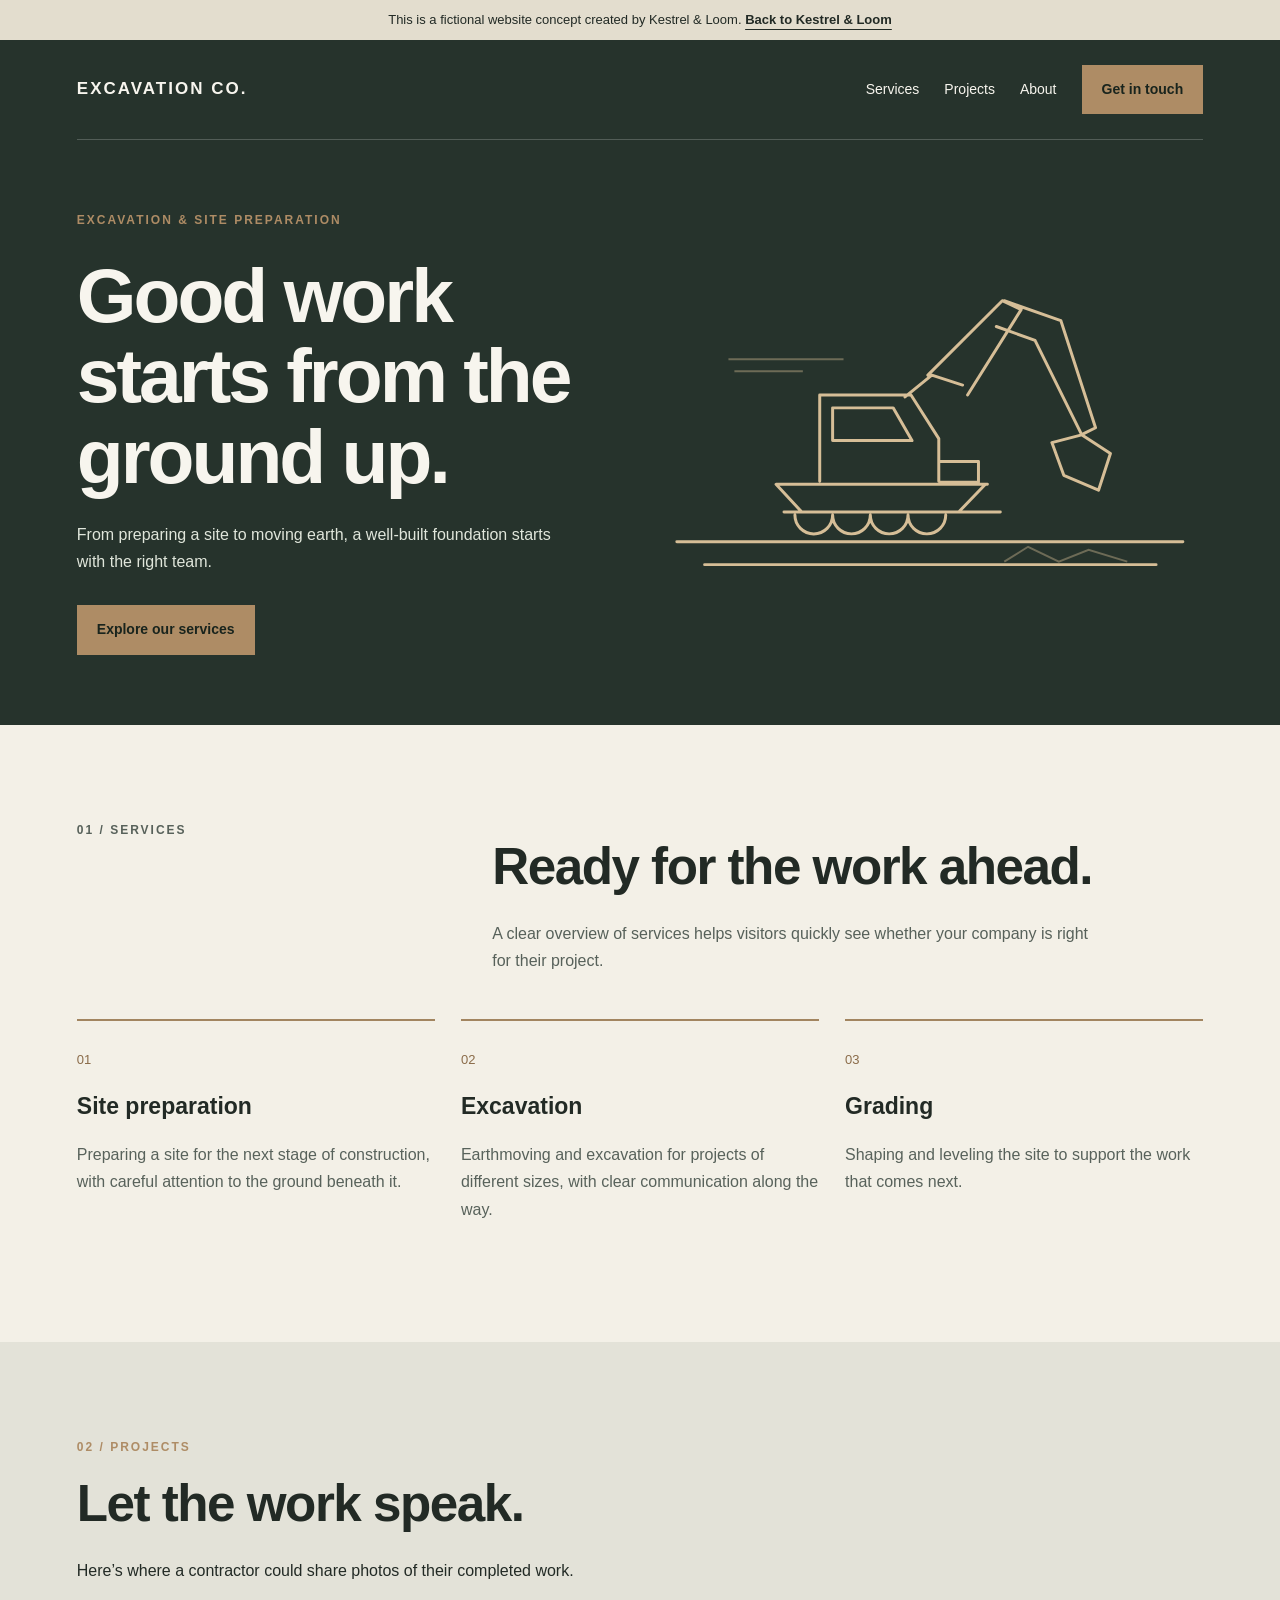
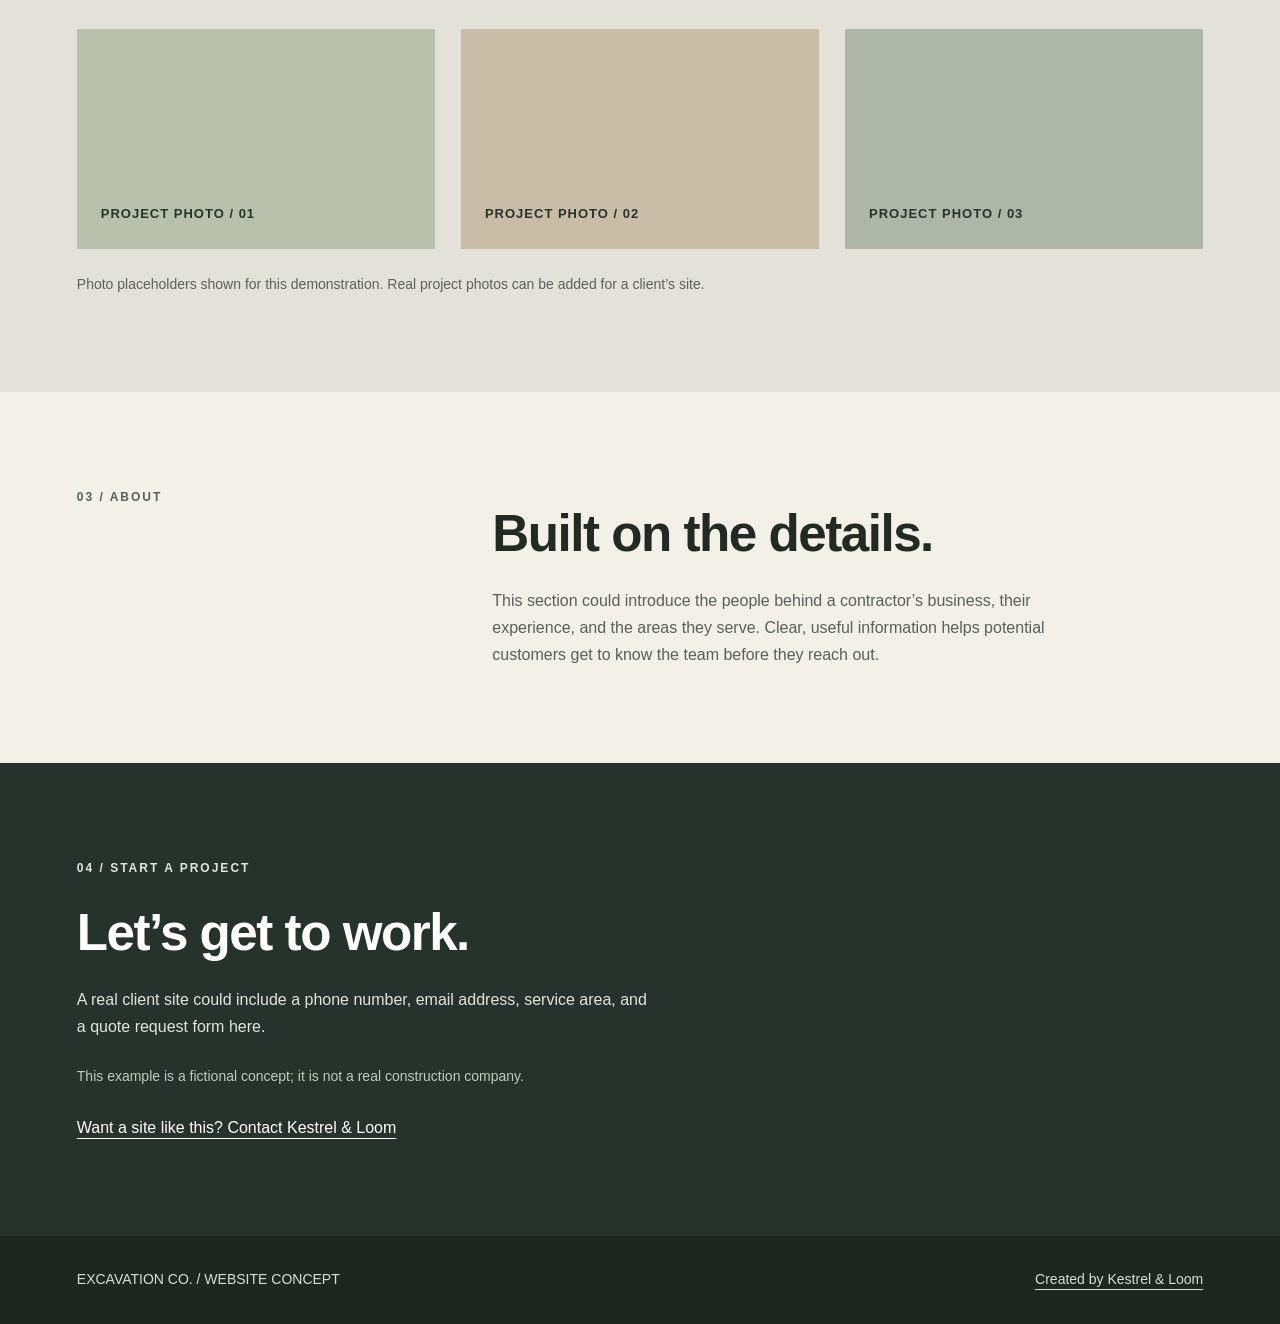
==== excavation-demo.html @ 400a3400 "Add files via upload" ====
<!doctype html><html lang="en"><head><meta charset="utf-8"><meta name="viewport" content="width=device-width, initial-scale=1"><meta name="description" content="A fictional excavation company website concept by Kestrel & Loom."><title>Excavation Company — Website Concept | Kestrel &amp; Loom</title><style>
:root{--ink:#222a25;--cream:#f3f0e7;--earth:#ae8c65;--muted:#aeb8a9}*{box-sizing:border-box}html{scroll-behavior:smooth}body{margin:0;color:var(--ink);background:var(--cream);font:16px/1.7 Arial,sans-serif}a{color:inherit;text-underline-offset:5px}a:focus-visible{outline:3px solid var(--earth);outline-offset:5px}.wrap{width:min(1200px,88%);margin:auto}.notice{background:#e3ddce;text-align:center;padding:10px 6%;font-size:13px;line-height:1.5}.notice a{font-weight:bold}.hero{background:#26332c;color:#f7f5ee}.nav{display:flex;align-items:center;justify-content:space-between;padding:25px 0;gap:20px;border-bottom:1px solid #ffffff34}.brand{font-size:17px;letter-spacing:2px;font-weight:bold;text-decoration:none}.navlinks{display:flex;gap:25px;align-items:center;font-size:14px}.navlinks a{text-decoration:none}.top-btn,.btn{display:inline-block;padding:13px 20px;background:var(--earth);color:#19241d;text-decoration:none;font-size:14px;font-weight:bold}.hero-content{display:grid;grid-template-columns:1fr 1fr;gap:35px;align-items:center;min-height:530px;padding:70px 0}.eyebrow{text-transform:uppercase;letter-spacing:2px;font-size:12px;font-weight:bold;color:var(--earth)}h1,h2,h3,p{margin:0}h1{font:700 clamp(48px,6vw,80px)/1.05 Arial,sans-serif;letter-spacing:-3px;margin:24px 0}h2{font:700 clamp(34px,4vw,54px)/1.13 Arial,sans-serif;letter-spacing:-1.5px;margin:18px 0 24px}.hero p:not(.eyebrow){color:#e0e6db;max-width:480px;margin-bottom:30px}.machine{width:100%;max-height:440px;color:#d6be97}.machine svg{width:100%;height:auto;display:block}.section{padding:95px 0}.intro{display:grid;grid-template-columns:1fr 2fr;gap:60px}.intro p{max-width:600px;color:#57615a}.grid{display:grid;grid-template-columns:repeat(3,1fr);gap:26px;margin-top:45px}.card{border-top:2px solid #a28560;padding:24px 0}.card span{color:#8a6b49;font-size:13px}.card h3{font-size:23px;margin:15px 0}.card p{color:#58625b}.projects{background:#e3e2d8}.project{min-height:220px;background:#b9c1ad;display:flex;align-items:flex-end;padding:24px;color:#25352a}.project:nth-child(2){background:#c9bda8}.project:nth-child(3){background:#aeb6a8}.project div{font-size:13px;letter-spacing:1px;text-transform:uppercase;font-weight:bold}.project-caption{margin-top:24px;color:#58625b;font-size:14px}.contact{background:#26332c;color:#fff}.contact p{max-width:580px;color:#e0e6db;margin:0 0 25px}.contact .notice-small{font-size:14px;color:#c1cabd}.contact-link{display:inline-block;color:#fff}.footer{background:#1c2721;color:#d6dfd3;padding:32px 0;font-size:14px}.footer .wrap{display:flex;justify-content:space-between;gap:20px;flex-wrap:wrap}@media(max-width:700px){.navlinks a:not(.top-btn){display:none}.navlinks .top-btn{font-size:12px;padding:10px}.brand{font-size:14px}.hero-content,.intro{grid-template-columns:1fr;gap:20px}.hero-content{padding:60px 0;min-height:0}.machine{max-height:300px}.machine svg{max-height:300px}.grid{grid-template-columns:1fr;gap:8px}.section{padding:65px 0}.project{min-height:170px}h1{letter-spacing:-2px}.intro{gap:12px}}@media(prefers-reduced-motion:reduce){html{scroll-behavior:auto}}
</style></head><body><div class="notice">This is a fictional website concept created by Kestrel &amp; Loom. <a href="index.html">Back to Kestrel &amp; Loom</a></div><header class="hero"><div class="wrap"><div class="nav"><a class="brand" href="#top">EXCAVATION CO.</a><nav class="navlinks" aria-label="Demo navigation"><a href="#services">Services</a><a href="#projects">Projects</a><a href="#about">About</a><a class="top-btn" href="#contact">Get in touch</a></nav></div><div class="hero-content" id="top"><div><p class="eyebrow">Excavation &amp; site preparation</p><h1>Good work starts from the ground up.</h1><p>From preparing a site to moving earth, a well-built foundation starts with the right team.</p><a class="btn" href="#services">Explore our services</a></div><div class="machine" role="img" aria-label="Line illustration of an excavator"><svg viewBox="0 0 550 340" fill="none" xmlns="http://www.w3.org/2000/svg"><path d="M20 280h510M48 303h455M128 250h218M145 249l-25-27h211l-26 27M124 222h209M164 219v-87h92l28 44v43M177 145h61l19 33h-80v-33ZM285 199h39v21h-39M250 134l27-22 31 10M273 112l75-75 19 9-54 86M350 37l57 20 35 108-14 7-47-95-39-14M428 172l29 19-12 37-35-15-12-33 31-8ZM139 253a19 19 0 1 0 38 0m0 0a19 19 0 1 0 38 0m0 0a19 19 0 1 0 38 0m0 0a19 19 0 1 0 38 0" stroke="currentColor" stroke-width="3" stroke-linecap="round" stroke-linejoin="round"/><path d="M72 96h116M78 108h69M350 300l24-15 31 15 30-12 39 12" stroke="currentColor" stroke-opacity=".4" stroke-width="2"/></svg></div></div></div></header><main><section class="section wrap" id="services"><div class="intro"><p class="eyebrow">01 / Services</p><div><h2>Ready for the work ahead.</h2><p>A clear overview of services helps visitors quickly see whether your company is right for their project.</p></div></div><div class="grid"><article class="card"><span>01</span><h3>Site preparation</h3><p>Preparing a site for the next stage of construction, with careful attention to the ground beneath it.</p></article><article class="card"><span>02</span><h3>Excavation</h3><p>Earthmoving and excavation for projects of different sizes, with clear communication along the way.</p></article><article class="card"><span>03</span><h3>Grading</h3><p>Shaping and leveling the site to support the work that comes next.</p></article></div></section><section class="section projects" id="projects"><div class="wrap"><p class="eyebrow">02 / Projects</p><h2>Let the work speak.</h2><p>Here’s where a contractor could share photos of their completed work.</p><div class="grid"><div class="project"><div>Project photo / 01</div></div><div class="project"><div>Project photo / 02</div></div><div class="project"><div>Project photo / 03</div></div></div><p class="project-caption">Photo placeholders shown for this demonstration. Real project photos can be added for a client’s site.</p></div></section><section class="section wrap" id="about"><div class="intro"><p class="eyebrow">03 / About</p><div><h2>Built on the details.</h2><p>This section could introduce the people behind a contractor’s business, their experience, and the areas they serve. Clear, useful information helps potential customers get to know the team before they reach out.</p></div></div></section><section class="section contact" id="contact"><div class="wrap"><p class="eyebrow">04 / Start a project</p><h2>Let’s get to work.</h2><p>A real client site could include a phone number, email address, service area, and a quote request form here.</p><p class="notice-small">This example is a fictional concept; it is not a real construction company.</p><a class="contact-link" href="index.html#contact">Want a site like this? Contact Kestrel &amp; Loom</a></div></section></main><footer class="footer"><div class="wrap"><span>EXCAVATION CO. / WEBSITE CONCEPT</span><a href="index.html">Created by Kestrel &amp; Loom</a></div></footer></body></html>
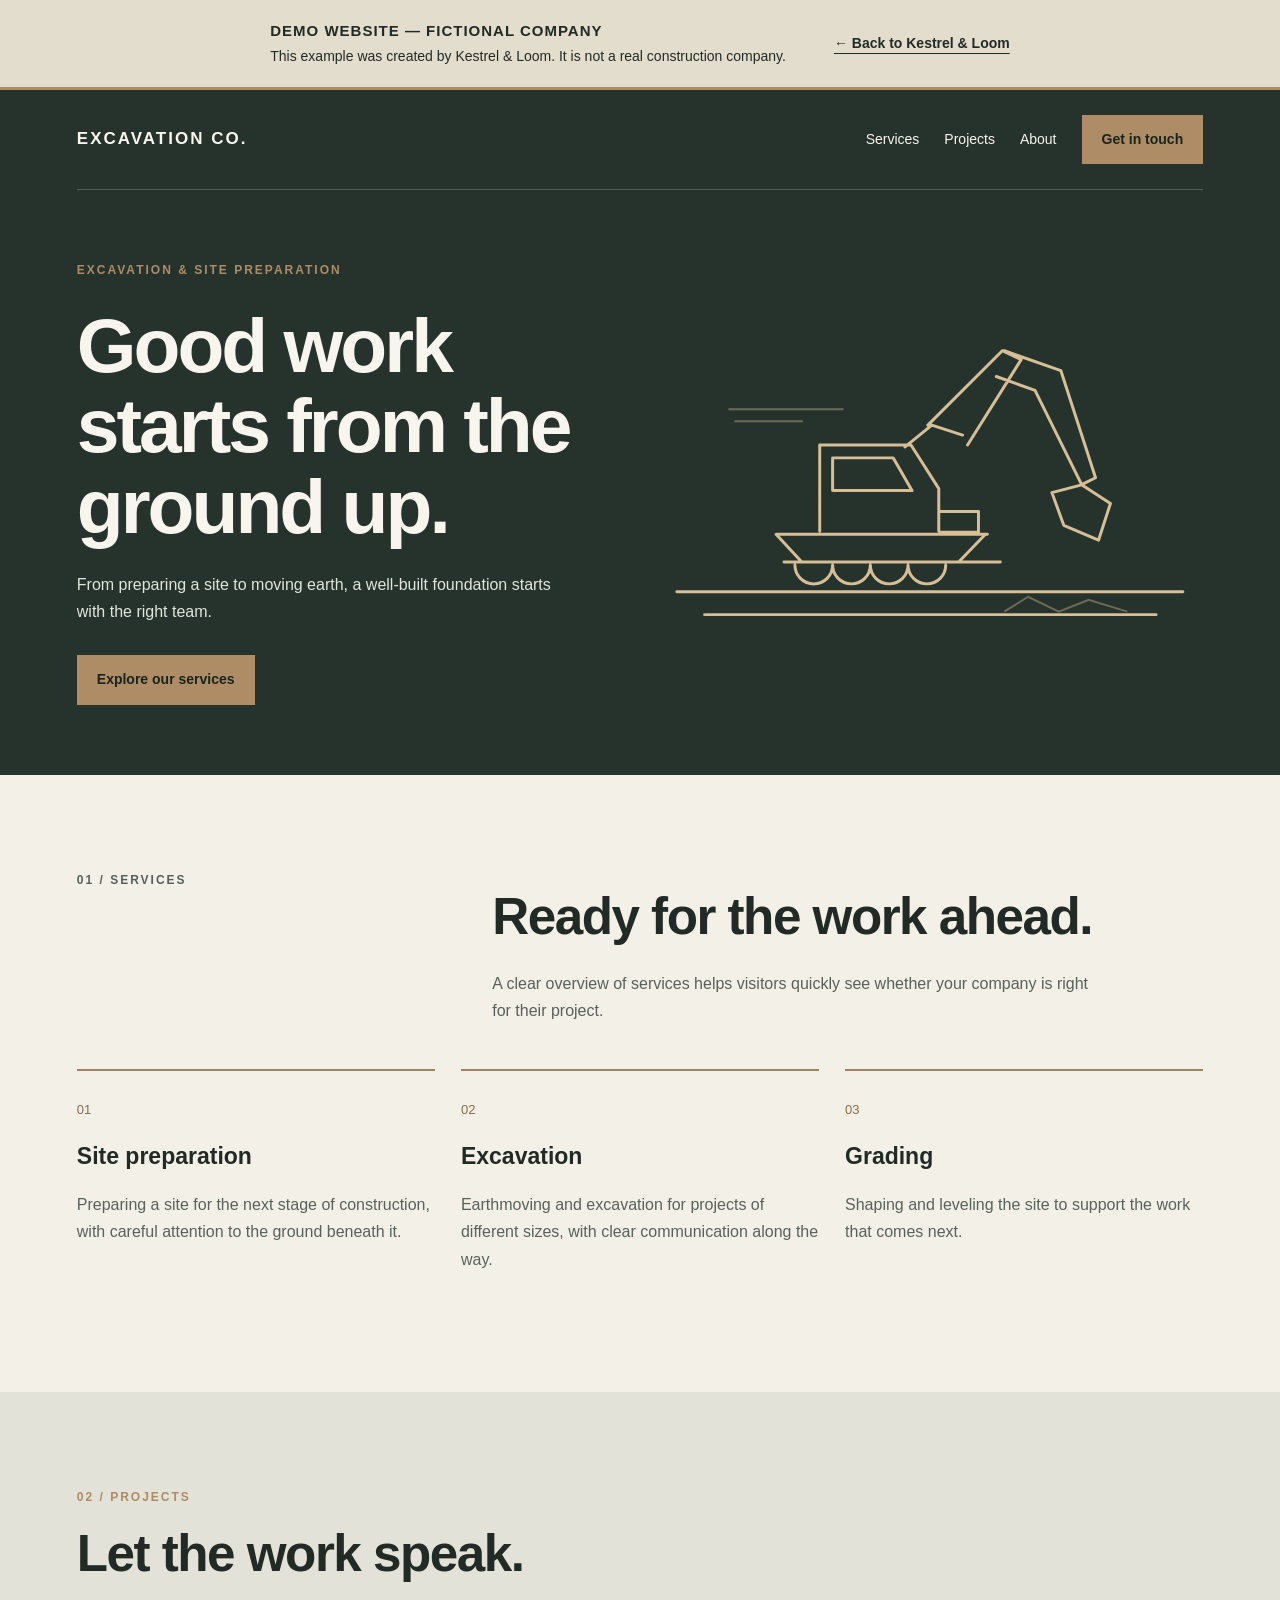
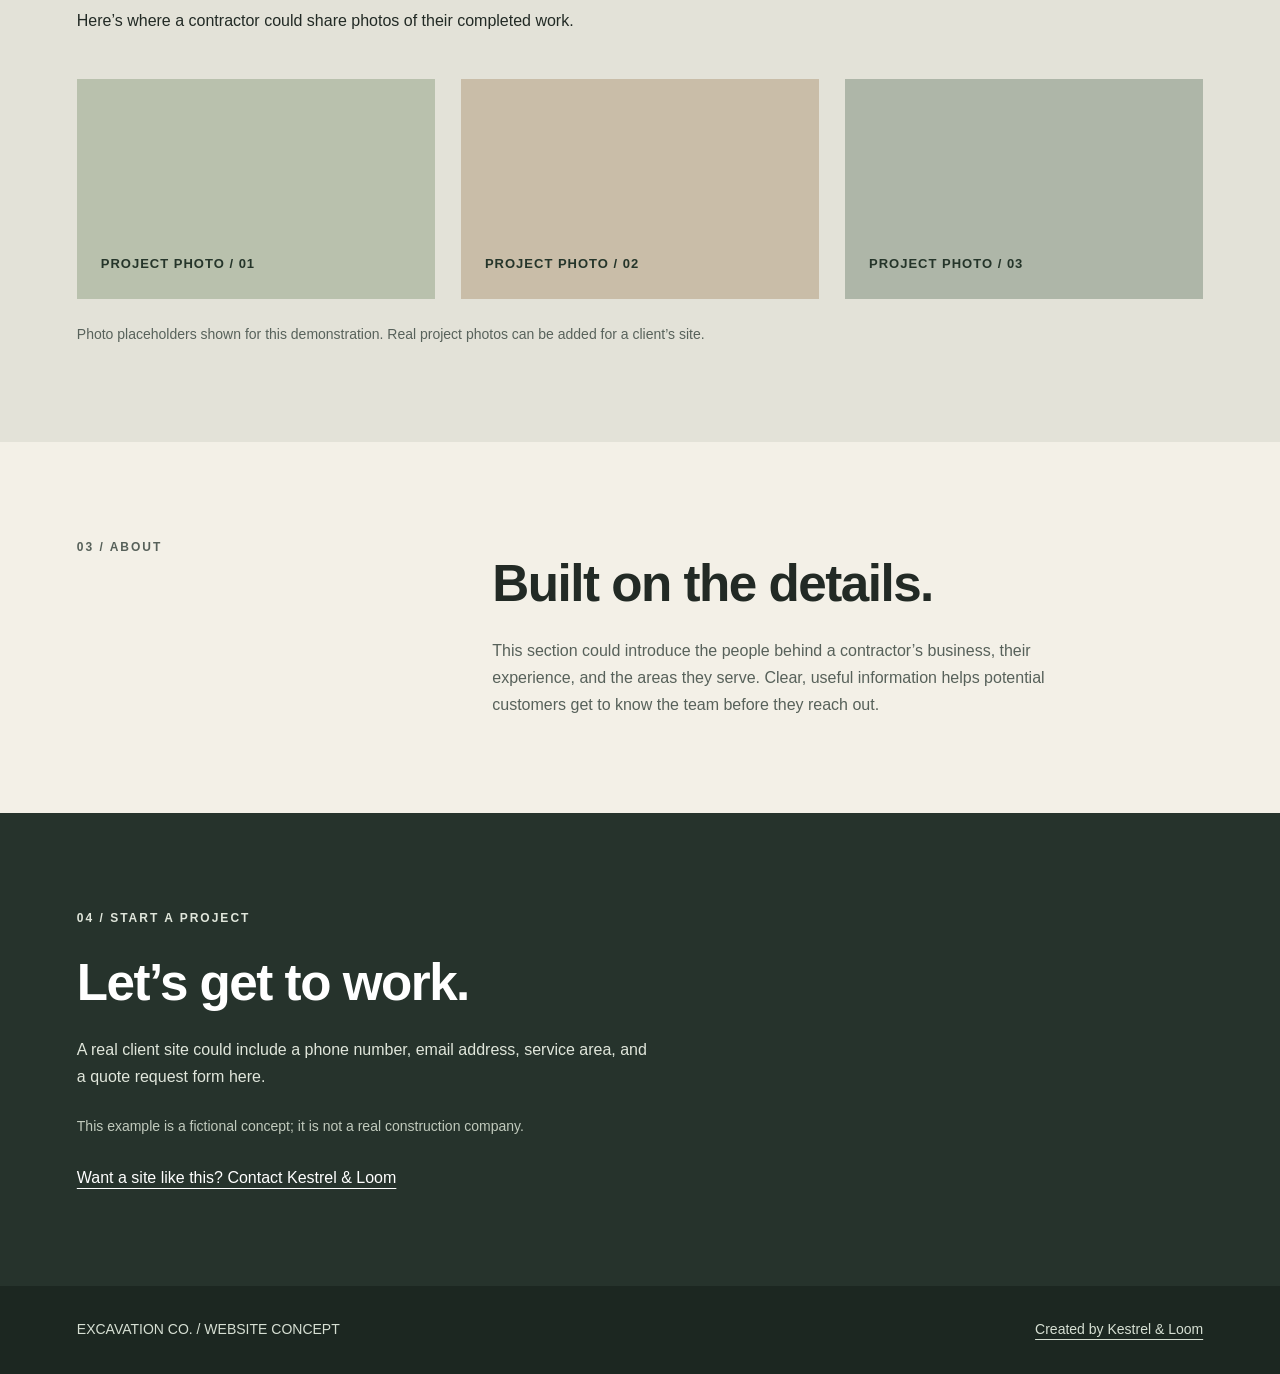
==== commit b5679ddb: "Rename excavation-demo (1).html to excavation-demo.html" ====
--- a/excavation-demo.html
+++ b/excavation-demo.html
@@ -1,3 +1,5 @@
 <!doctype html><html lang="en"><head><meta charset="utf-8"><meta name="viewport" content="width=device-width, initial-scale=1"><meta name="description" content="A fictional excavation company website concept by Kestrel & Loom."><title>Excavation Company — Website Concept | Kestrel &amp; Loom</title><style>
 :root{--ink:#222a25;--cream:#f3f0e7;--earth:#ae8c65;--muted:#aeb8a9}*{box-sizing:border-box}html{scroll-behavior:smooth}body{margin:0;color:var(--ink);background:var(--cream);font:16px/1.7 Arial,sans-serif}a{color:inherit;text-underline-offset:5px}a:focus-visible{outline:3px solid var(--earth);outline-offset:5px}.wrap{width:min(1200px,88%);margin:auto}.notice{background:#e3ddce;text-align:center;padding:10px 6%;font-size:13px;line-height:1.5}.notice a{font-weight:bold}.hero{background:#26332c;color:#f7f5ee}.nav{display:flex;align-items:center;justify-content:space-between;padding:25px 0;gap:20px;border-bottom:1px solid #ffffff34}.brand{font-size:17px;letter-spacing:2px;font-weight:bold;text-decoration:none}.navlinks{display:flex;gap:25px;align-items:center;font-size:14px}.navlinks a{text-decoration:none}.top-btn,.btn{display:inline-block;padding:13px 20px;background:var(--earth);color:#19241d;text-decoration:none;font-size:14px;font-weight:bold}.hero-content{display:grid;grid-template-columns:1fr 1fr;gap:35px;align-items:center;min-height:530px;padding:70px 0}.eyebrow{text-transform:uppercase;letter-spacing:2px;font-size:12px;font-weight:bold;color:var(--earth)}h1,h2,h3,p{margin:0}h1{font:700 clamp(48px,6vw,80px)/1.05 Arial,sans-serif;letter-spacing:-3px;margin:24px 0}h2{font:700 clamp(34px,4vw,54px)/1.13 Arial,sans-serif;letter-spacing:-1.5px;margin:18px 0 24px}.hero p:not(.eyebrow){color:#e0e6db;max-width:480px;margin-bottom:30px}.machine{width:100%;max-height:440px;color:#d6be97}.machine svg{width:100%;height:auto;display:block}.section{padding:95px 0}.intro{display:grid;grid-template-columns:1fr 2fr;gap:60px}.intro p{max-width:600px;color:#57615a}.grid{display:grid;grid-template-columns:repeat(3,1fr);gap:26px;margin-top:45px}.card{border-top:2px solid #a28560;padding:24px 0}.card span{color:#8a6b49;font-size:13px}.card h3{font-size:23px;margin:15px 0}.card p{color:#58625b}.projects{background:#e3e2d8}.project{min-height:220px;background:#b9c1ad;display:flex;align-items:flex-end;padding:24px;color:#25352a}.project:nth-child(2){background:#c9bda8}.project:nth-child(3){background:#aeb6a8}.project div{font-size:13px;letter-spacing:1px;text-transform:uppercase;font-weight:bold}.project-caption{margin-top:24px;color:#58625b;font-size:14px}.contact{background:#26332c;color:#fff}.contact p{max-width:580px;color:#e0e6db;margin:0 0 25px}.contact .notice-small{font-size:14px;color:#c1cabd}.contact-link{display:inline-block;color:#fff}.footer{background:#1c2721;color:#d6dfd3;padding:32px 0;font-size:14px}.footer .wrap{display:flex;justify-content:space-between;gap:20px;flex-wrap:wrap}@media(max-width:700px){.navlinks a:not(.top-btn){display:none}.navlinks .top-btn{font-size:12px;padding:10px}.brand{font-size:14px}.hero-content,.intro{grid-template-columns:1fr;gap:20px}.hero-content{padding:60px 0;min-height:0}.machine{max-height:300px}.machine svg{max-height:300px}.grid{grid-template-columns:1fr;gap:8px}.section{padding:65px 0}.project{min-height:170px}h1{letter-spacing:-2px}.intro{gap:12px}}@media(prefers-reduced-motion:reduce){html{scroll-behavior:auto}}
-</style></head><body><div class="notice">This is a fictional website concept created by Kestrel &amp; Loom. <a href="index.html">Back to Kestrel &amp; Loom</a></div><header class="hero"><div class="wrap"><div class="nav"><a class="brand" href="#top">EXCAVATION CO.</a><nav class="navlinks" aria-label="Demo navigation"><a href="#services">Services</a><a href="#projects">Projects</a><a href="#about">About</a><a class="top-btn" href="#contact">Get in touch</a></nav></div><div class="hero-content" id="top"><div><p class="eyebrow">Excavation &amp; site preparation</p><h1>Good work starts from the ground up.</h1><p>From preparing a site to moving earth, a well-built foundation starts with the right team.</p><a class="btn" href="#services">Explore our services</a></div><div class="machine" role="img" aria-label="Line illustration of an excavator"><svg viewBox="0 0 550 340" fill="none" xmlns="http://www.w3.org/2000/svg"><path d="M20 280h510M48 303h455M128 250h218M145 249l-25-27h211l-26 27M124 222h209M164 219v-87h92l28 44v43M177 145h61l19 33h-80v-33ZM285 199h39v21h-39M250 134l27-22 31 10M273 112l75-75 19 9-54 86M350 37l57 20 35 108-14 7-47-95-39-14M428 172l29 19-12 37-35-15-12-33 31-8ZM139 253a19 19 0 1 0 38 0m0 0a19 19 0 1 0 38 0m0 0a19 19 0 1 0 38 0m0 0a19 19 0 1 0 38 0" stroke="currentColor" stroke-width="3" stroke-linecap="round" stroke-linejoin="round"/><path d="M72 96h116M78 108h69M350 300l24-15 31 15 30-12 39 12" stroke="currentColor" stroke-opacity=".4" stroke-width="2"/></svg></div></div></div></header><main><section class="section wrap" id="services"><div class="intro"><p class="eyebrow">01 / Services</p><div><h2>Ready for the work ahead.</h2><p>A clear overview of services helps visitors quickly see whether your company is right for their project.</p></div></div><div class="grid"><article class="card"><span>01</span><h3>Site preparation</h3><p>Preparing a site for the next stage of construction, with careful attention to the ground beneath it.</p></article><article class="card"><span>02</span><h3>Excavation</h3><p>Earthmoving and excavation for projects of different sizes, with clear communication along the way.</p></article><article class="card"><span>03</span><h3>Grading</h3><p>Shaping and leveling the site to support the work that comes next.</p></article></div></section><section class="section projects" id="projects"><div class="wrap"><p class="eyebrow">02 / Projects</p><h2>Let the work speak.</h2><p>Here’s where a contractor could share photos of their completed work.</p><div class="grid"><div class="project"><div>Project photo / 01</div></div><div class="project"><div>Project photo / 02</div></div><div class="project"><div>Project photo / 03</div></div></div><p class="project-caption">Photo placeholders shown for this demonstration. Real project photos can be added for a client’s site.</p></div></section><section class="section wrap" id="about"><div class="intro"><p class="eyebrow">03 / About</p><div><h2>Built on the details.</h2><p>This section could introduce the people behind a contractor’s business, their experience, and the areas they serve. Clear, useful information helps potential customers get to know the team before they reach out.</p></div></div></section><section class="section contact" id="contact"><div class="wrap"><p class="eyebrow">04 / Start a project</p><h2>Let’s get to work.</h2><p>A real client site could include a phone number, email address, service area, and a quote request form here.</p><p class="notice-small">This example is a fictional concept; it is not a real construction company.</p><a class="contact-link" href="index.html#contact">Want a site like this? Contact Kestrel &amp; Loom</a></div></section></main><footer class="footer"><div class="wrap"><span>EXCAVATION CO. / WEBSITE CONCEPT</span><a href="index.html">Created by Kestrel &amp; Loom</a></div></footer></body></html>
+
+.notice{background:#e3ddce;color:#222a25;display:flex;justify-content:center;align-items:center;gap:20px 48px;flex-wrap:wrap;padding:20px 6%;text-align:left;border-bottom:3px solid #ae8c65}.notice div{display:flex;flex-direction:column;gap:3px}.notice strong{font-size:15px;font-weight:800;letter-spacing:1px}.notice span{font-size:14px;line-height:1.5}.notice a{font-size:14px;font-weight:700;white-space:nowrap}@media(max-width:560px){.notice{justify-content:flex-start;gap:12px;padding:17px 6%}.notice strong{font-size:14px}.notice a{white-space:normal}}
+</style></head><body><div class="notice" role="note"><div><strong>DEMO WEBSITE — FICTIONAL COMPANY</strong><span>This example was created by Kestrel &amp; Loom. It is not a real construction company.</span></div><a href="index.html">← Back to Kestrel &amp; Loom</a></div><header class="hero"><div class="wrap"><div class="nav"><a class="brand" href="#top">EXCAVATION CO.</a><nav class="navlinks" aria-label="Demo navigation"><a href="#services">Services</a><a href="#projects">Projects</a><a href="#about">About</a><a class="top-btn" href="#contact">Get in touch</a></nav></div><div class="hero-content" id="top"><div><p class="eyebrow">Excavation &amp; site preparation</p><h1>Good work starts from the ground up.</h1><p>From preparing a site to moving earth, a well-built foundation starts with the right team.</p><a class="btn" href="#services">Explore our services</a></div><div class="machine" role="img" aria-label="Line illustration of an excavator"><svg viewBox="0 0 550 340" fill="none" xmlns="http://www.w3.org/2000/svg"><path d="M20 280h510M48 303h455M128 250h218M145 249l-25-27h211l-26 27M124 222h209M164 219v-87h92l28 44v43M177 145h61l19 33h-80v-33ZM285 199h39v21h-39M250 134l27-22 31 10M273 112l75-75 19 9-54 86M350 37l57 20 35 108-14 7-47-95-39-14M428 172l29 19-12 37-35-15-12-33 31-8ZM139 253a19 19 0 1 0 38 0m0 0a19 19 0 1 0 38 0m0 0a19 19 0 1 0 38 0m0 0a19 19 0 1 0 38 0" stroke="currentColor" stroke-width="3" stroke-linecap="round" stroke-linejoin="round"/><path d="M72 96h116M78 108h69M350 300l24-15 31 15 30-12 39 12" stroke="currentColor" stroke-opacity=".4" stroke-width="2"/></svg></div></div></div></header><main><section class="section wrap" id="services"><div class="intro"><p class="eyebrow">01 / Services</p><div><h2>Ready for the work ahead.</h2><p>A clear overview of services helps visitors quickly see whether your company is right for their project.</p></div></div><div class="grid"><article class="card"><span>01</span><h3>Site preparation</h3><p>Preparing a site for the next stage of construction, with careful attention to the ground beneath it.</p></article><article class="card"><span>02</span><h3>Excavation</h3><p>Earthmoving and excavation for projects of different sizes, with clear communication along the way.</p></article><article class="card"><span>03</span><h3>Grading</h3><p>Shaping and leveling the site to support the work that comes next.</p></article></div></section><section class="section projects" id="projects"><div class="wrap"><p class="eyebrow">02 / Projects</p><h2>Let the work speak.</h2><p>Here’s where a contractor could share photos of their completed work.</p><div class="grid"><div class="project"><div>Project photo / 01</div></div><div class="project"><div>Project photo / 02</div></div><div class="project"><div>Project photo / 03</div></div></div><p class="project-caption">Photo placeholders shown for this demonstration. Real project photos can be added for a client’s site.</p></div></section><section class="section wrap" id="about"><div class="intro"><p class="eyebrow">03 / About</p><div><h2>Built on the details.</h2><p>This section could introduce the people behind a contractor’s business, their experience, and the areas they serve. Clear, useful information helps potential customers get to know the team before they reach out.</p></div></div></section><section class="section contact" id="contact"><div class="wrap"><p class="eyebrow">04 / Start a project</p><h2>Let’s get to work.</h2><p>A real client site could include a phone number, email address, service area, and a quote request form here.</p><p class="notice-small">This example is a fictional concept; it is not a real construction company.</p><a class="contact-link" href="index.html#contact">Want a site like this? Contact Kestrel &amp; Loom</a></div></section></main><footer class="footer"><div class="wrap"><span>EXCAVATION CO. / WEBSITE CONCEPT</span><a href="index.html">Created by Kestrel &amp; Loom</a></div></footer></body></html>
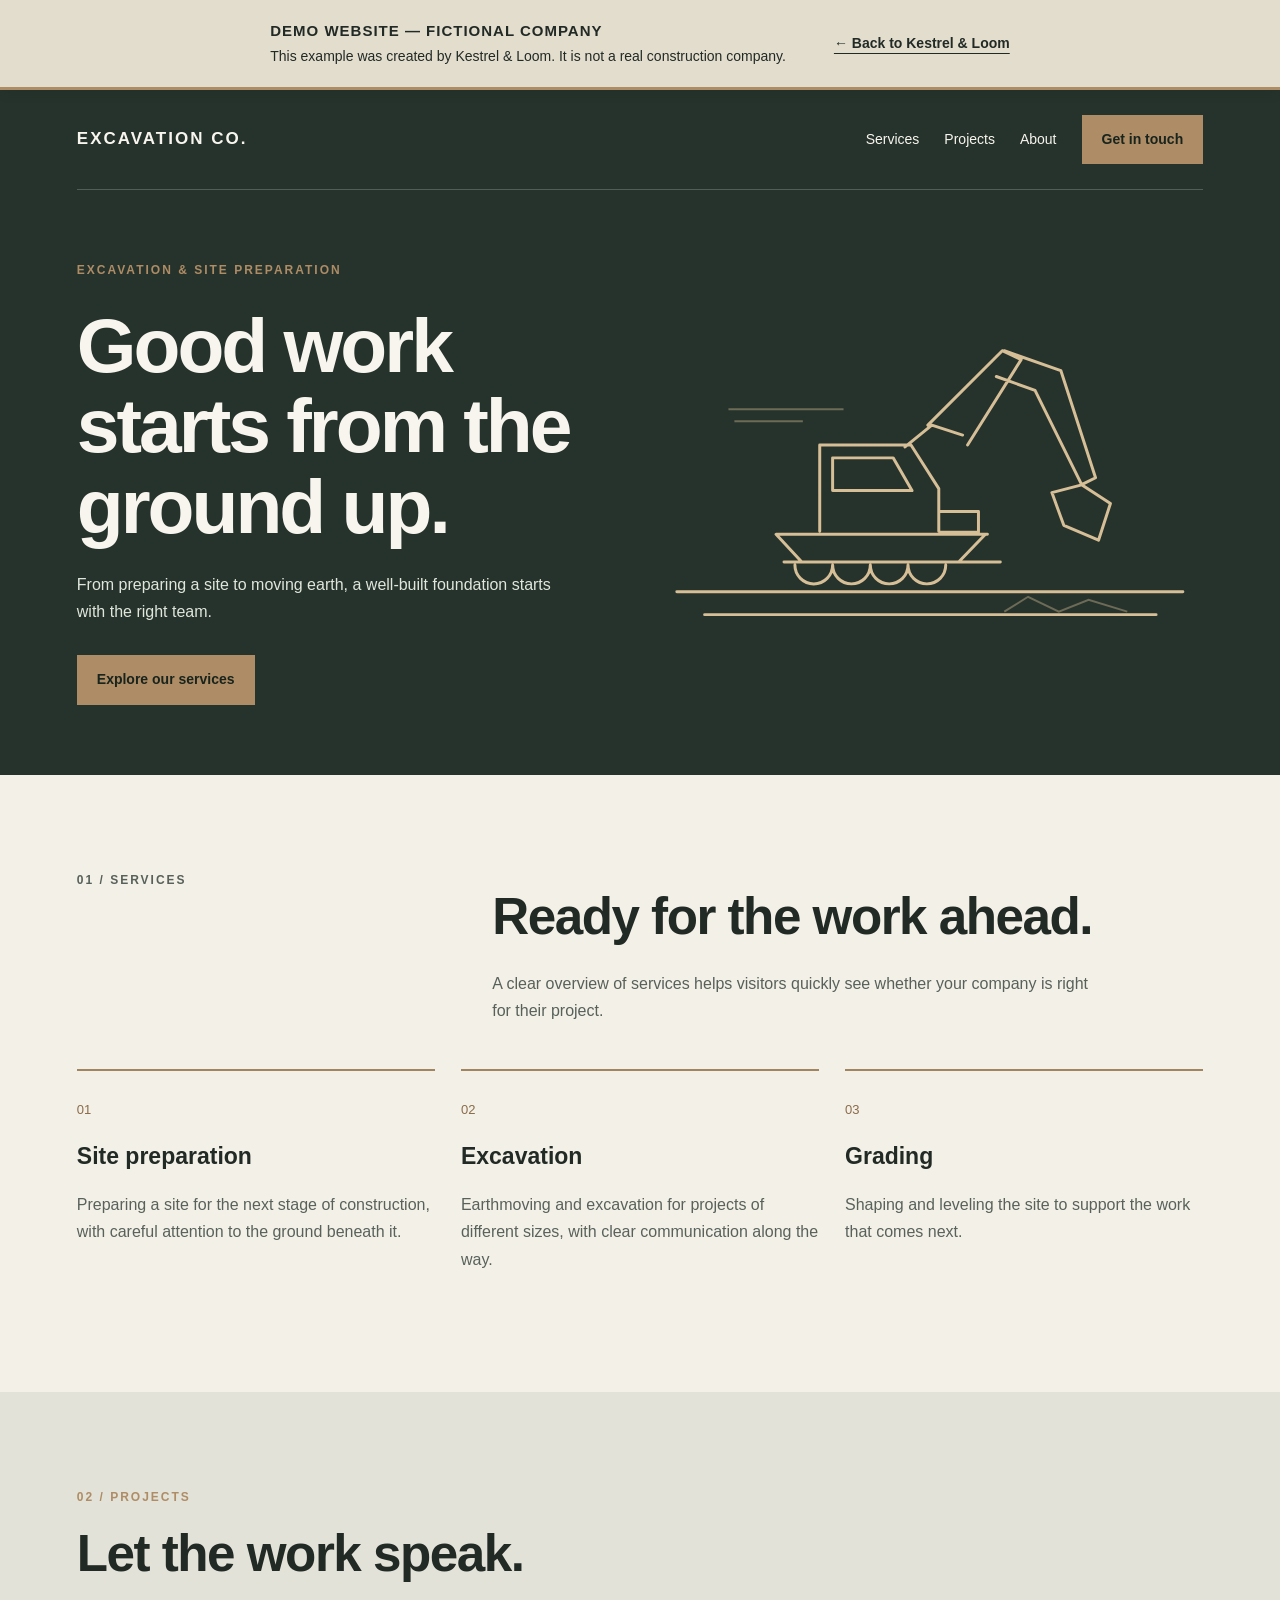
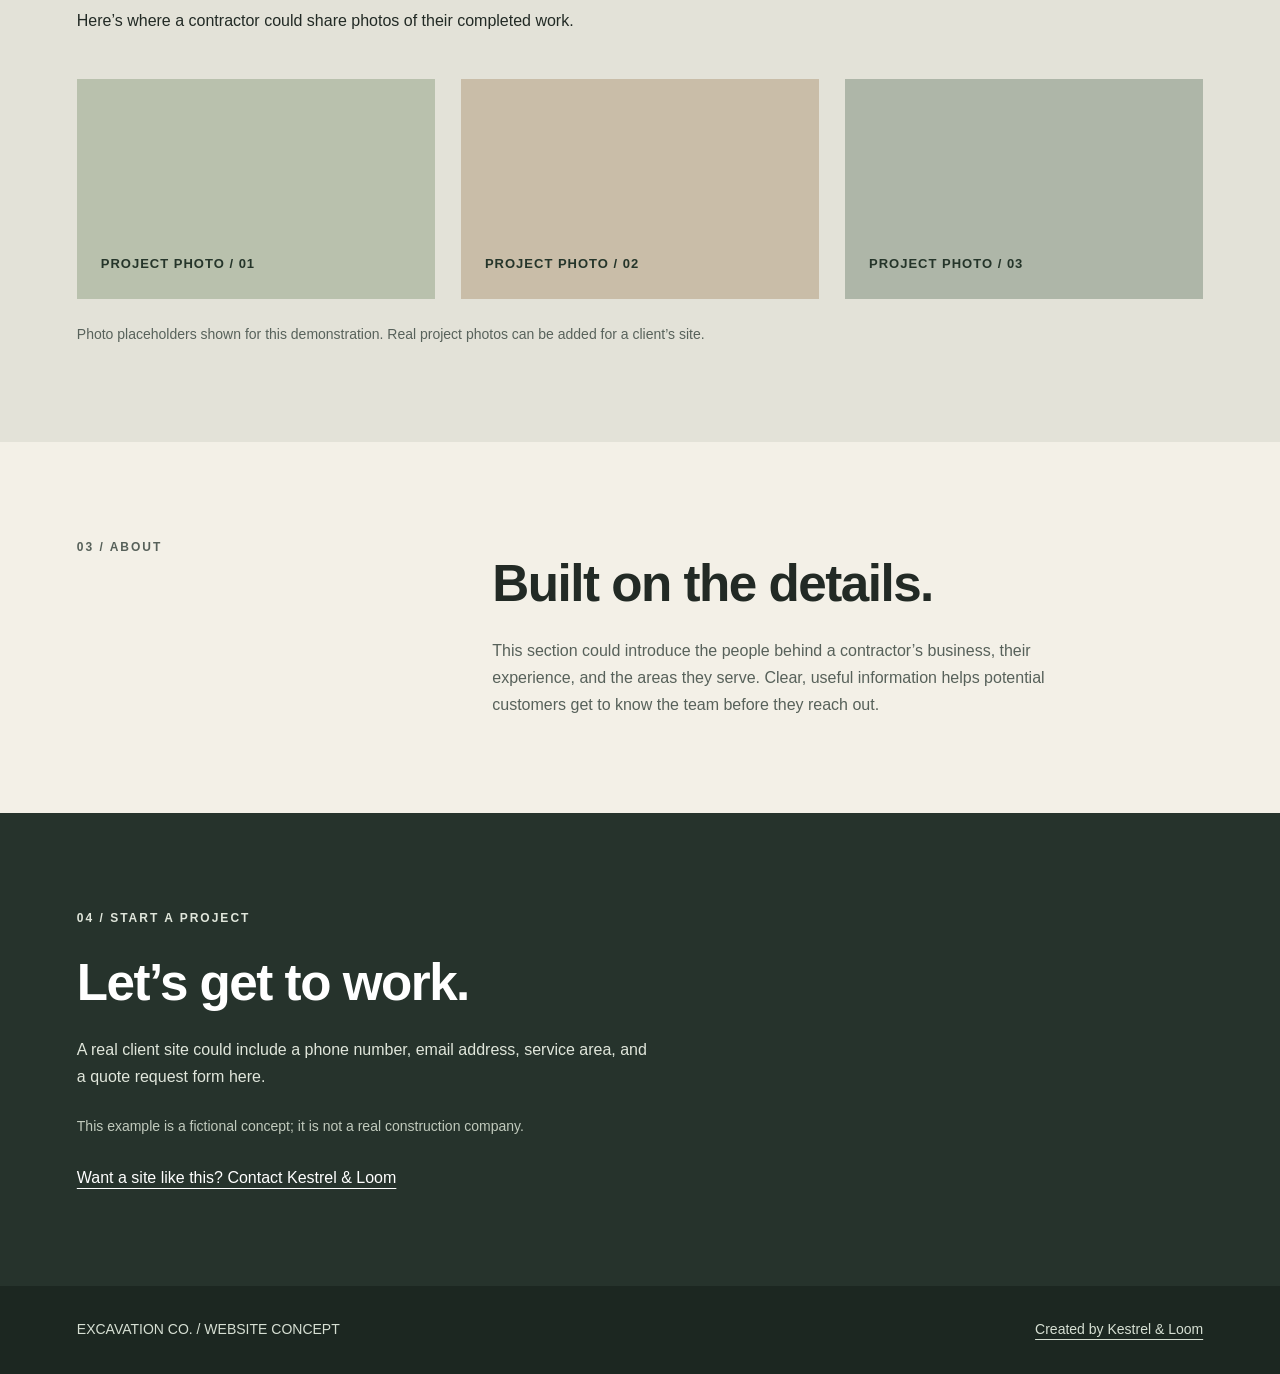
==== commit 94deabb9: "Rename excavation-demo (2).html to excavation-demo.html" ====
--- a/excavation-demo.html
+++ b/excavation-demo.html
@@ -2,4 +2,8 @@
 :root{--ink:#222a25;--cream:#f3f0e7;--earth:#ae8c65;--muted:#aeb8a9}*{box-sizing:border-box}html{scroll-behavior:smooth}body{margin:0;color:var(--ink);background:var(--cream);font:16px/1.7 Arial,sans-serif}a{color:inherit;text-underline-offset:5px}a:focus-visible{outline:3px solid var(--earth);outline-offset:5px}.wrap{width:min(1200px,88%);margin:auto}.notice{background:#e3ddce;text-align:center;padding:10px 6%;font-size:13px;line-height:1.5}.notice a{font-weight:bold}.hero{background:#26332c;color:#f7f5ee}.nav{display:flex;align-items:center;justify-content:space-between;padding:25px 0;gap:20px;border-bottom:1px solid #ffffff34}.brand{font-size:17px;letter-spacing:2px;font-weight:bold;text-decoration:none}.navlinks{display:flex;gap:25px;align-items:center;font-size:14px}.navlinks a{text-decoration:none}.top-btn,.btn{display:inline-block;padding:13px 20px;background:var(--earth);color:#19241d;text-decoration:none;font-size:14px;font-weight:bold}.hero-content{display:grid;grid-template-columns:1fr 1fr;gap:35px;align-items:center;min-height:530px;padding:70px 0}.eyebrow{text-transform:uppercase;letter-spacing:2px;font-size:12px;font-weight:bold;color:var(--earth)}h1,h2,h3,p{margin:0}h1{font:700 clamp(48px,6vw,80px)/1.05 Arial,sans-serif;letter-spacing:-3px;margin:24px 0}h2{font:700 clamp(34px,4vw,54px)/1.13 Arial,sans-serif;letter-spacing:-1.5px;margin:18px 0 24px}.hero p:not(.eyebrow){color:#e0e6db;max-width:480px;margin-bottom:30px}.machine{width:100%;max-height:440px;color:#d6be97}.machine svg{width:100%;height:auto;display:block}.section{padding:95px 0}.intro{display:grid;grid-template-columns:1fr 2fr;gap:60px}.intro p{max-width:600px;color:#57615a}.grid{display:grid;grid-template-columns:repeat(3,1fr);gap:26px;margin-top:45px}.card{border-top:2px solid #a28560;padding:24px 0}.card span{color:#8a6b49;font-size:13px}.card h3{font-size:23px;margin:15px 0}.card p{color:#58625b}.projects{background:#e3e2d8}.project{min-height:220px;background:#b9c1ad;display:flex;align-items:flex-end;padding:24px;color:#25352a}.project:nth-child(2){background:#c9bda8}.project:nth-child(3){background:#aeb6a8}.project div{font-size:13px;letter-spacing:1px;text-transform:uppercase;font-weight:bold}.project-caption{margin-top:24px;color:#58625b;font-size:14px}.contact{background:#26332c;color:#fff}.contact p{max-width:580px;color:#e0e6db;margin:0 0 25px}.contact .notice-small{font-size:14px;color:#c1cabd}.contact-link{display:inline-block;color:#fff}.footer{background:#1c2721;color:#d6dfd3;padding:32px 0;font-size:14px}.footer .wrap{display:flex;justify-content:space-between;gap:20px;flex-wrap:wrap}@media(max-width:700px){.navlinks a:not(.top-btn){display:none}.navlinks .top-btn{font-size:12px;padding:10px}.brand{font-size:14px}.hero-content,.intro{grid-template-columns:1fr;gap:20px}.hero-content{padding:60px 0;min-height:0}.machine{max-height:300px}.machine svg{max-height:300px}.grid{grid-template-columns:1fr;gap:8px}.section{padding:65px 0}.project{min-height:170px}h1{letter-spacing:-2px}.intro{gap:12px}}@media(prefers-reduced-motion:reduce){html{scroll-behavior:auto}}
 
 .notice{background:#e3ddce;color:#222a25;display:flex;justify-content:center;align-items:center;gap:20px 48px;flex-wrap:wrap;padding:20px 6%;text-align:left;border-bottom:3px solid #ae8c65}.notice div{display:flex;flex-direction:column;gap:3px}.notice strong{font-size:15px;font-weight:800;letter-spacing:1px}.notice span{font-size:14px;line-height:1.5}.notice a{font-size:14px;font-weight:700;white-space:nowrap}@media(max-width:560px){.notice{justify-content:flex-start;gap:12px;padding:17px 6%}.notice strong{font-size:14px}.notice a{white-space:normal}}
+
+/* Keep the fictional demo label visible while browsing. */
+.notice{position:sticky;top:0;z-index:100;box-shadow:0 3px 10px #17201924}
+@media(max-width:560px){.notice{gap:6px 14px;padding:10px 6%}.notice strong{font-size:13px}.notice span,.notice a{font-size:13px;line-height:1.35}}
 </style></head><body><div class="notice" role="note"><div><strong>DEMO WEBSITE — FICTIONAL COMPANY</strong><span>This example was created by Kestrel &amp; Loom. It is not a real construction company.</span></div><a href="index.html">← Back to Kestrel &amp; Loom</a></div><header class="hero"><div class="wrap"><div class="nav"><a class="brand" href="#top">EXCAVATION CO.</a><nav class="navlinks" aria-label="Demo navigation"><a href="#services">Services</a><a href="#projects">Projects</a><a href="#about">About</a><a class="top-btn" href="#contact">Get in touch</a></nav></div><div class="hero-content" id="top"><div><p class="eyebrow">Excavation &amp; site preparation</p><h1>Good work starts from the ground up.</h1><p>From preparing a site to moving earth, a well-built foundation starts with the right team.</p><a class="btn" href="#services">Explore our services</a></div><div class="machine" role="img" aria-label="Line illustration of an excavator"><svg viewBox="0 0 550 340" fill="none" xmlns="http://www.w3.org/2000/svg"><path d="M20 280h510M48 303h455M128 250h218M145 249l-25-27h211l-26 27M124 222h209M164 219v-87h92l28 44v43M177 145h61l19 33h-80v-33ZM285 199h39v21h-39M250 134l27-22 31 10M273 112l75-75 19 9-54 86M350 37l57 20 35 108-14 7-47-95-39-14M428 172l29 19-12 37-35-15-12-33 31-8ZM139 253a19 19 0 1 0 38 0m0 0a19 19 0 1 0 38 0m0 0a19 19 0 1 0 38 0m0 0a19 19 0 1 0 38 0" stroke="currentColor" stroke-width="3" stroke-linecap="round" stroke-linejoin="round"/><path d="M72 96h116M78 108h69M350 300l24-15 31 15 30-12 39 12" stroke="currentColor" stroke-opacity=".4" stroke-width="2"/></svg></div></div></div></header><main><section class="section wrap" id="services"><div class="intro"><p class="eyebrow">01 / Services</p><div><h2>Ready for the work ahead.</h2><p>A clear overview of services helps visitors quickly see whether your company is right for their project.</p></div></div><div class="grid"><article class="card"><span>01</span><h3>Site preparation</h3><p>Preparing a site for the next stage of construction, with careful attention to the ground beneath it.</p></article><article class="card"><span>02</span><h3>Excavation</h3><p>Earthmoving and excavation for projects of different sizes, with clear communication along the way.</p></article><article class="card"><span>03</span><h3>Grading</h3><p>Shaping and leveling the site to support the work that comes next.</p></article></div></section><section class="section projects" id="projects"><div class="wrap"><p class="eyebrow">02 / Projects</p><h2>Let the work speak.</h2><p>Here’s where a contractor could share photos of their completed work.</p><div class="grid"><div class="project"><div>Project photo / 01</div></div><div class="project"><div>Project photo / 02</div></div><div class="project"><div>Project photo / 03</div></div></div><p class="project-caption">Photo placeholders shown for this demonstration. Real project photos can be added for a client’s site.</p></div></section><section class="section wrap" id="about"><div class="intro"><p class="eyebrow">03 / About</p><div><h2>Built on the details.</h2><p>This section could introduce the people behind a contractor’s business, their experience, and the areas they serve. Clear, useful information helps potential customers get to know the team before they reach out.</p></div></div></section><section class="section contact" id="contact"><div class="wrap"><p class="eyebrow">04 / Start a project</p><h2>Let’s get to work.</h2><p>A real client site could include a phone number, email address, service area, and a quote request form here.</p><p class="notice-small">This example is a fictional concept; it is not a real construction company.</p><a class="contact-link" href="index.html#contact">Want a site like this? Contact Kestrel &amp; Loom</a></div></section></main><footer class="footer"><div class="wrap"><span>EXCAVATION CO. / WEBSITE CONCEPT</span><a href="index.html">Created by Kestrel &amp; Loom</a></div></footer></body></html>
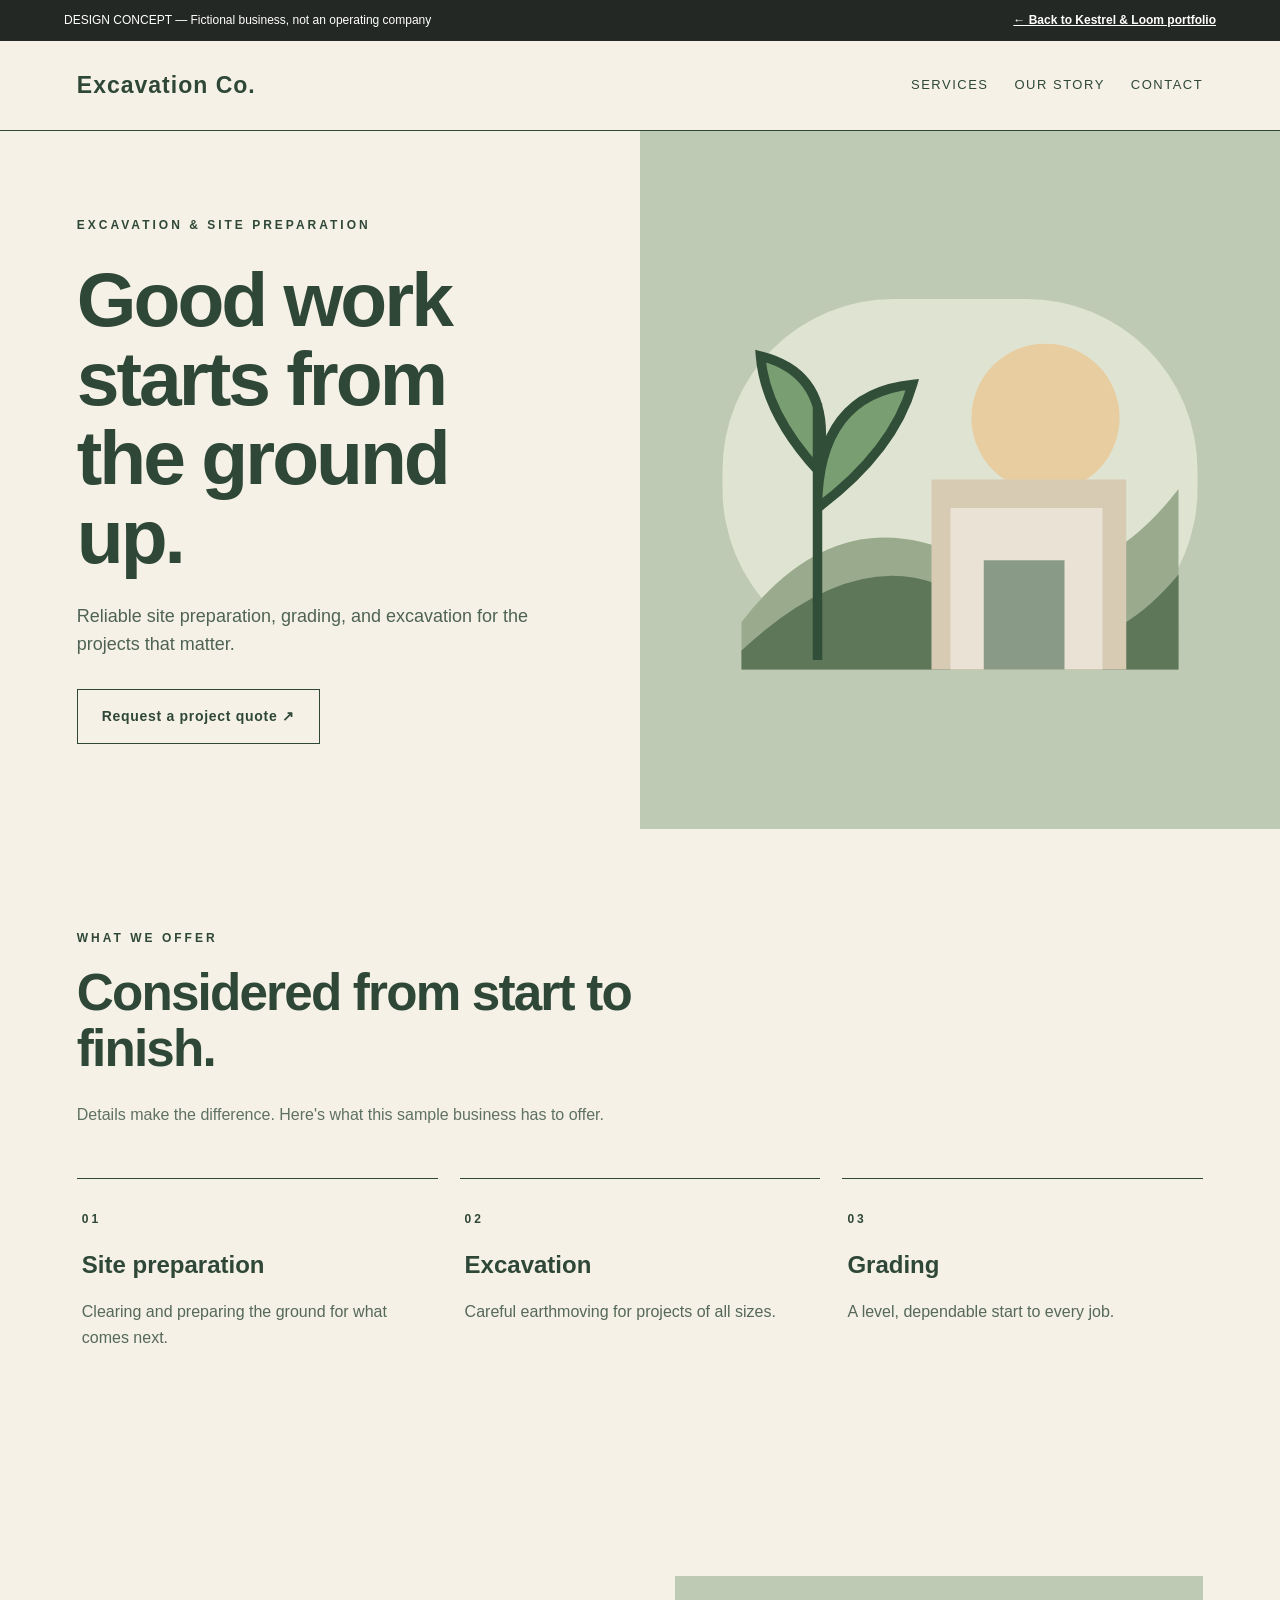
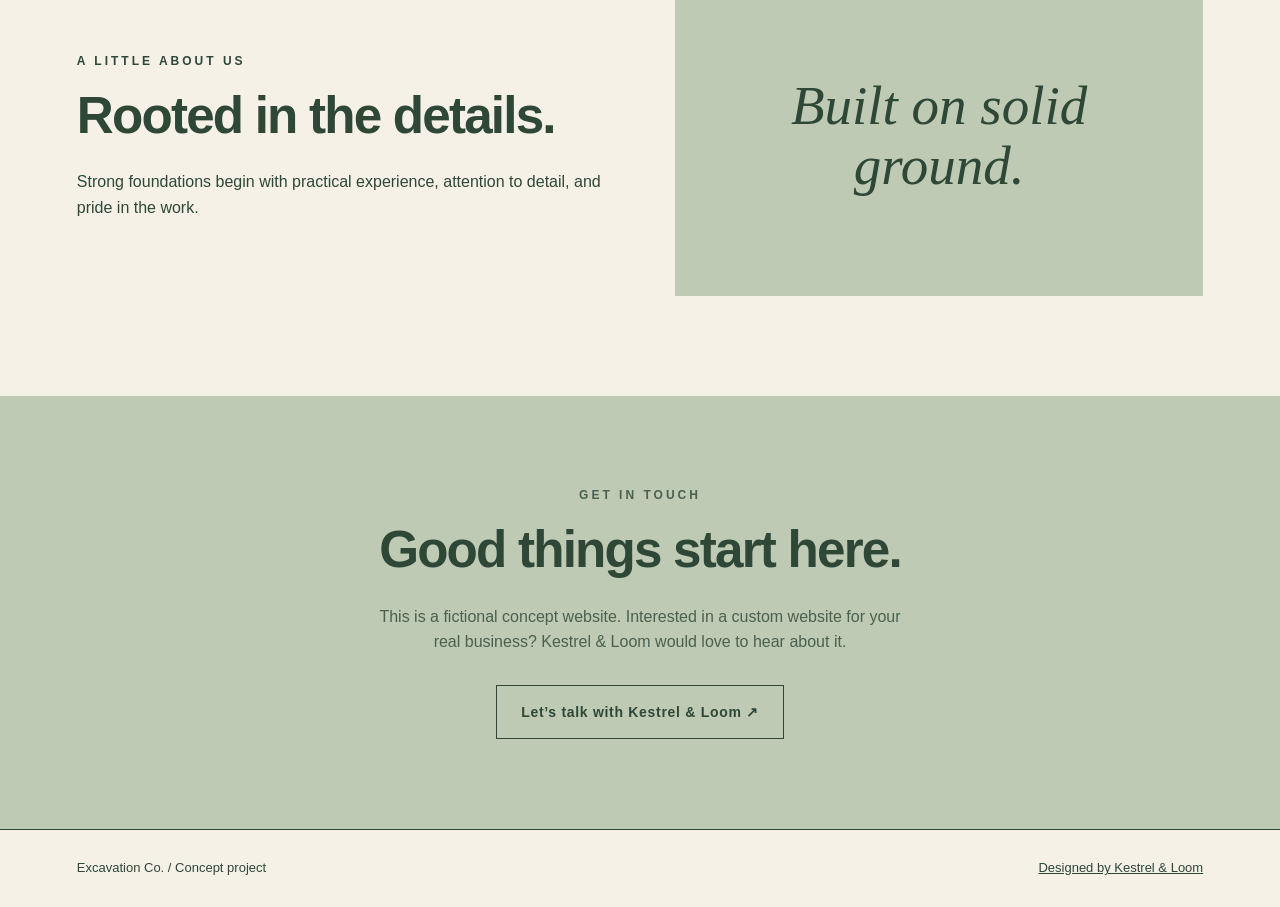
==== commit 9490e659: "Add files via upload" ====
--- a/excavation-demo.html
+++ b/excavation-demo.html
@@ -1,9 +1,8 @@
-<!doctype html><html lang="en"><head><meta charset="utf-8"><meta name="viewport" content="width=device-width, initial-scale=1"><meta name="description" content="A fictional excavation company website concept by Kestrel & Loom."><title>Excavation Company — Website Concept | Kestrel &amp; Loom</title><style>
-:root{--ink:#222a25;--cream:#f3f0e7;--earth:#ae8c65;--muted:#aeb8a9}*{box-sizing:border-box}html{scroll-behavior:smooth}body{margin:0;color:var(--ink);background:var(--cream);font:16px/1.7 Arial,sans-serif}a{color:inherit;text-underline-offset:5px}a:focus-visible{outline:3px solid var(--earth);outline-offset:5px}.wrap{width:min(1200px,88%);margin:auto}.notice{background:#e3ddce;text-align:center;padding:10px 6%;font-size:13px;line-height:1.5}.notice a{font-weight:bold}.hero{background:#26332c;color:#f7f5ee}.nav{display:flex;align-items:center;justify-content:space-between;padding:25px 0;gap:20px;border-bottom:1px solid #ffffff34}.brand{font-size:17px;letter-spacing:2px;font-weight:bold;text-decoration:none}.navlinks{display:flex;gap:25px;align-items:center;font-size:14px}.navlinks a{text-decoration:none}.top-btn,.btn{display:inline-block;padding:13px 20px;background:var(--earth);color:#19241d;text-decoration:none;font-size:14px;font-weight:bold}.hero-content{display:grid;grid-template-columns:1fr 1fr;gap:35px;align-items:center;min-height:530px;padding:70px 0}.eyebrow{text-transform:uppercase;letter-spacing:2px;font-size:12px;font-weight:bold;color:var(--earth)}h1,h2,h3,p{margin:0}h1{font:700 clamp(48px,6vw,80px)/1.05 Arial,sans-serif;letter-spacing:-3px;margin:24px 0}h2{font:700 clamp(34px,4vw,54px)/1.13 Arial,sans-serif;letter-spacing:-1.5px;margin:18px 0 24px}.hero p:not(.eyebrow){color:#e0e6db;max-width:480px;margin-bottom:30px}.machine{width:100%;max-height:440px;color:#d6be97}.machine svg{width:100%;height:auto;display:block}.section{padding:95px 0}.intro{display:grid;grid-template-columns:1fr 2fr;gap:60px}.intro p{max-width:600px;color:#57615a}.grid{display:grid;grid-template-columns:repeat(3,1fr);gap:26px;margin-top:45px}.card{border-top:2px solid #a28560;padding:24px 0}.card span{color:#8a6b49;font-size:13px}.card h3{font-size:23px;margin:15px 0}.card p{color:#58625b}.projects{background:#e3e2d8}.project{min-height:220px;background:#b9c1ad;display:flex;align-items:flex-end;padding:24px;color:#25352a}.project:nth-child(2){background:#c9bda8}.project:nth-child(3){background:#aeb6a8}.project div{font-size:13px;letter-spacing:1px;text-transform:uppercase;font-weight:bold}.project-caption{margin-top:24px;color:#58625b;font-size:14px}.contact{background:#26332c;color:#fff}.contact p{max-width:580px;color:#e0e6db;margin:0 0 25px}.contact .notice-small{font-size:14px;color:#c1cabd}.contact-link{display:inline-block;color:#fff}.footer{background:#1c2721;color:#d6dfd3;padding:32px 0;font-size:14px}.footer .wrap{display:flex;justify-content:space-between;gap:20px;flex-wrap:wrap}@media(max-width:700px){.navlinks a:not(.top-btn){display:none}.navlinks .top-btn{font-size:12px;padding:10px}.brand{font-size:14px}.hero-content,.intro{grid-template-columns:1fr;gap:20px}.hero-content{padding:60px 0;min-height:0}.machine{max-height:300px}.machine svg{max-height:300px}.grid{grid-template-columns:1fr;gap:8px}.section{padding:65px 0}.project{min-height:170px}h1{letter-spacing:-2px}.intro{gap:12px}}@media(prefers-reduced-motion:reduce){html{scroll-behavior:auto}}
-
-.notice{background:#e3ddce;color:#222a25;display:flex;justify-content:center;align-items:center;gap:20px 48px;flex-wrap:wrap;padding:20px 6%;text-align:left;border-bottom:3px solid #ae8c65}.notice div{display:flex;flex-direction:column;gap:3px}.notice strong{font-size:15px;font-weight:800;letter-spacing:1px}.notice span{font-size:14px;line-height:1.5}.notice a{font-size:14px;font-weight:700;white-space:nowrap}@media(max-width:560px){.notice{justify-content:flex-start;gap:12px;padding:17px 6%}.notice strong{font-size:14px}.notice a{white-space:normal}}
-
-/* Keep the fictional demo label visible while browsing. */
-.notice{position:sticky;top:0;z-index:100;box-shadow:0 3px 10px #17201924}
-@media(max-width:560px){.notice{gap:6px 14px;padding:10px 6%}.notice strong{font-size:13px}.notice span,.notice a{font-size:13px;line-height:1.35}}
-</style></head><body><div class="notice" role="note"><div><strong>DEMO WEBSITE — FICTIONAL COMPANY</strong><span>This example was created by Kestrel &amp; Loom. It is not a real construction company.</span></div><a href="index.html">← Back to Kestrel &amp; Loom</a></div><header class="hero"><div class="wrap"><div class="nav"><a class="brand" href="#top">EXCAVATION CO.</a><nav class="navlinks" aria-label="Demo navigation"><a href="#services">Services</a><a href="#projects">Projects</a><a href="#about">About</a><a class="top-btn" href="#contact">Get in touch</a></nav></div><div class="hero-content" id="top"><div><p class="eyebrow">Excavation &amp; site preparation</p><h1>Good work starts from the ground up.</h1><p>From preparing a site to moving earth, a well-built foundation starts with the right team.</p><a class="btn" href="#services">Explore our services</a></div><div class="machine" role="img" aria-label="Line illustration of an excavator"><svg viewBox="0 0 550 340" fill="none" xmlns="http://www.w3.org/2000/svg"><path d="M20 280h510M48 303h455M128 250h218M145 249l-25-27h211l-26 27M124 222h209M164 219v-87h92l28 44v43M177 145h61l19 33h-80v-33ZM285 199h39v21h-39M250 134l27-22 31 10M273 112l75-75 19 9-54 86M350 37l57 20 35 108-14 7-47-95-39-14M428 172l29 19-12 37-35-15-12-33 31-8ZM139 253a19 19 0 1 0 38 0m0 0a19 19 0 1 0 38 0m0 0a19 19 0 1 0 38 0m0 0a19 19 0 1 0 38 0" stroke="currentColor" stroke-width="3" stroke-linecap="round" stroke-linejoin="round"/><path d="M72 96h116M78 108h69M350 300l24-15 31 15 30-12 39 12" stroke="currentColor" stroke-opacity=".4" stroke-width="2"/></svg></div></div></div></header><main><section class="section wrap" id="services"><div class="intro"><p class="eyebrow">01 / Services</p><div><h2>Ready for the work ahead.</h2><p>A clear overview of services helps visitors quickly see whether your company is right for their project.</p></div></div><div class="grid"><article class="card"><span>01</span><h3>Site preparation</h3><p>Preparing a site for the next stage of construction, with careful attention to the ground beneath it.</p></article><article class="card"><span>02</span><h3>Excavation</h3><p>Earthmoving and excavation for projects of different sizes, with clear communication along the way.</p></article><article class="card"><span>03</span><h3>Grading</h3><p>Shaping and leveling the site to support the work that comes next.</p></article></div></section><section class="section projects" id="projects"><div class="wrap"><p class="eyebrow">02 / Projects</p><h2>Let the work speak.</h2><p>Here’s where a contractor could share photos of their completed work.</p><div class="grid"><div class="project"><div>Project photo / 01</div></div><div class="project"><div>Project photo / 02</div></div><div class="project"><div>Project photo / 03</div></div></div><p class="project-caption">Photo placeholders shown for this demonstration. Real project photos can be added for a client’s site.</p></div></section><section class="section wrap" id="about"><div class="intro"><p class="eyebrow">03 / About</p><div><h2>Built on the details.</h2><p>This section could introduce the people behind a contractor’s business, their experience, and the areas they serve. Clear, useful information helps potential customers get to know the team before they reach out.</p></div></div></section><section class="section contact" id="contact"><div class="wrap"><p class="eyebrow">04 / Start a project</p><h2>Let’s get to work.</h2><p>A real client site could include a phone number, email address, service area, and a quote request form here.</p><p class="notice-small">This example is a fictional concept; it is not a real construction company.</p><a class="contact-link" href="index.html#contact">Want a site like this? Contact Kestrel &amp; Loom</a></div></section></main><footer class="footer"><div class="wrap"><span>EXCAVATION CO. / WEBSITE CONCEPT</span><a href="index.html">Created by Kestrel &amp; Loom</a></div></footer></body></html>
+<!doctype html><html lang="en"><head><meta charset="utf-8"><meta name="viewport" content="width=device-width,initial-scale=1"><meta name="description" content="Excavation Co. — fictional website concept by Kestrel & Loom"><title>Excavation Co. — Website Concept</title><link rel="stylesheet" href="demo.css"><style>body{background:#f5f1e7;color:#2e4737}.hero-art{background:#becab4}.panel{background:#becab4}.closing{background:#becab4}</style></head><body>
+<div class="concept"><span>DESIGN CONCEPT — Fictional business, not an operating company</span><a href="portfolio.html">← Back to Kestrel &amp; Loom portfolio</a></div>
+<header class="site-header"><div class="container"><a class="wordmark" href="#top">Excavation Co.</a><nav aria-label="Demo navigation"><a href="#services">Services</a><a href="#about">Our story</a><a href="#contact">Contact</a></nav></div></header>
+<main id="top"><section class="hero"><div class="hero-copy"><p class="eyebrow">EXCAVATION &amp; SITE PREPARATION</p><h1>Good work starts from the ground up.</h1><p>Reliable site preparation, grading, and excavation for the projects that matter.</p><a class="action" href="#contact">Request a project quote ↗</a></div><div class="hero-art"><svg viewBox="0 0 600 500" role="img" aria-label="Abstract illustration of landscaped terraces"><rect x="50" y="60" width="500" height="380" rx="180" fill="#dfe4d2"/><path d="M70 400Q170 270 300 330T530 260V450H70Z" fill="#9aaa8c"/><path d="M70 430Q210 300 320 385T530 350V450H70Z" fill="#5e7759"/><path d="M150 440V170M150 240Q95 180 90 120Q170 140 150 240M150 280Q230 220 250 150Q150 160 150 280" stroke="#314e38" stroke-width="10" fill="#789e72"/><circle cx="390" cy="185" r="78" fill="#e7cda0"/><path d="M270 450V250H475V450" fill="#d8cbb4"/><path d="M290 450V280H450V450" fill="#eae2d4"/><path d="M325 450V335H410V450" fill="#899b86"/></svg></div></section>
+<section class="section container" id="services"><div class="section-head"><p class="eyebrow">What we offer</p><h2>Considered from start to finish.</h2><p>Details make the difference. Here's what this sample business has to offer.</p></div><div class="tiles"><article class="tile"><span class="eyebrow">01</span><h3>Site preparation</h3><p>Clearing and preparing the ground for what comes next.</p></article><article class="tile"><span class="eyebrow">02</span><h3>Excavation</h3><p>Careful earthmoving for projects of all sizes.</p></article><article class="tile"><span class="eyebrow">03</span><h3>Grading</h3><p>A level, dependable start to every job.</p></article></div></section>
+<section class="section container split" id="about"><div><p class="eyebrow">A little about us</p><h2>Rooted in the details.</h2><p>Strong foundations begin with practical experience, attention to detail, and pride in the work.</p></div><div class="panel">Built on solid ground.</div></section>
+<section class="closing" id="contact"><div class="container"><p class="eyebrow">Get in touch</p><h2>Good things start here.</h2><p>This is a fictional concept website. Interested in a custom website for your real business? Kestrel &amp; Loom would love to hear about it.</p><a class="action" href="index.html#contact">Let’s talk with Kestrel &amp; Loom ↗</a></div></section></main>
+<footer class="demo-footer"><div class="container"><span>Excavation Co. / Concept project</span><a href="portfolio.html">Designed by Kestrel &amp; Loom</a></div></footer></body></html>
--- a/demo.css
+++ b/demo.css
@@ -0,0 +1,20 @@
+
+*{box-sizing:border-box}html{scroll-behavior:smooth}body{margin:0;font-family:Arial,Helvetica,sans-serif;line-height:1.6}a{color:inherit}
+.concept{background:#242824;color:white;padding:11px 5%;font-size:12px;display:flex;justify-content:space-between;gap:16px;flex-wrap:wrap}
+.concept a{font-weight:700}.container{width:min(1160px,88%);margin:auto}
+.site-header{padding:26px 0;border-bottom:1px solid currentColor}.site-header .container{display:flex;align-items:center;justify-content:space-between;gap:24px}
+.wordmark{font-size:23px;font-weight:700;letter-spacing:1px;text-decoration:none}.site-header nav{display:flex;gap:26px;font-size:13px;text-transform:uppercase;letter-spacing:1.5px;flex-wrap:wrap}
+.site-header nav a{text-decoration:none}.site-header nav a:hover{text-decoration:underline}
+.hero{min-height:600px;display:grid;grid-template-columns:1fr 1fr}.hero-copy{padding:85px max(6vw,25px);display:flex;flex-direction:column;align-items:flex-start;justify-content:center}
+.eyebrow{text-transform:uppercase;letter-spacing:3px;font-size:12px;font-weight:700}
+h1,h2,h3,p{margin:0}h1{font-size:clamp(48px,6vw,91px);line-height:1.03;letter-spacing:-3px;margin:25px 0}h2{font-size:clamp(36px,4vw,60px);line-height:1.1;letter-spacing:-1.8px;margin:17px 0 25px}
+.hero-copy>p:not(.eyebrow){max-width:470px;font-size:18px;opacity:.83}
+.action{display:inline-block;margin-top:30px;padding:15px 24px;border:1px solid currentColor;text-decoration:none;font-size:14px;font-weight:700;letter-spacing:.7px}
+.action:hover{opacity:.7}.hero-art{position:relative;overflow:hidden;display:grid;place-items:center;padding:35px}
+.hero-art svg{width:min(100%,580px);height:auto;max-height:520px}
+.section{padding:100px 0}.section-head{max-width:700px;margin-bottom:50px}.section-head>p:not(.eyebrow){opacity:.75}
+.tiles{display:grid;grid-template-columns:repeat(3,1fr);gap:22px}.tile{border-top:1px solid currentColor;padding:26px 5px;min-height:175px}.tile h3{font-size:24px;margin:15px 0}.tile p{opacity:.8}
+.split{display:grid;grid-template-columns:1fr 1fr;gap:70px;align-items:center}.panel{min-height:320px;display:grid;place-items:center;padding:40px;text-align:center;font:italic 55px/1.1 Georgia,serif}
+.closing{padding:90px 0;text-align:center}.closing p{max-width:550px;margin:0 auto;opacity:.8}
+.demo-footer{padding:28px 0;border-top:1px solid currentColor;font-size:13px}.demo-footer .container{display:flex;justify-content:space-between;gap:20px}
+@media(max-width:760px){.site-header .container{align-items:flex-start;flex-direction:column}.site-header nav{gap:15px}.hero{grid-template-columns:1fr;min-height:0}.hero-copy{padding:65px 6%}.hero-art{min-height:320px}.section{padding:65px 0}.tiles,.split{grid-template-columns:1fr}.split{gap:30px}.panel{min-height:250px}.demo-footer .container{flex-direction:column}}
